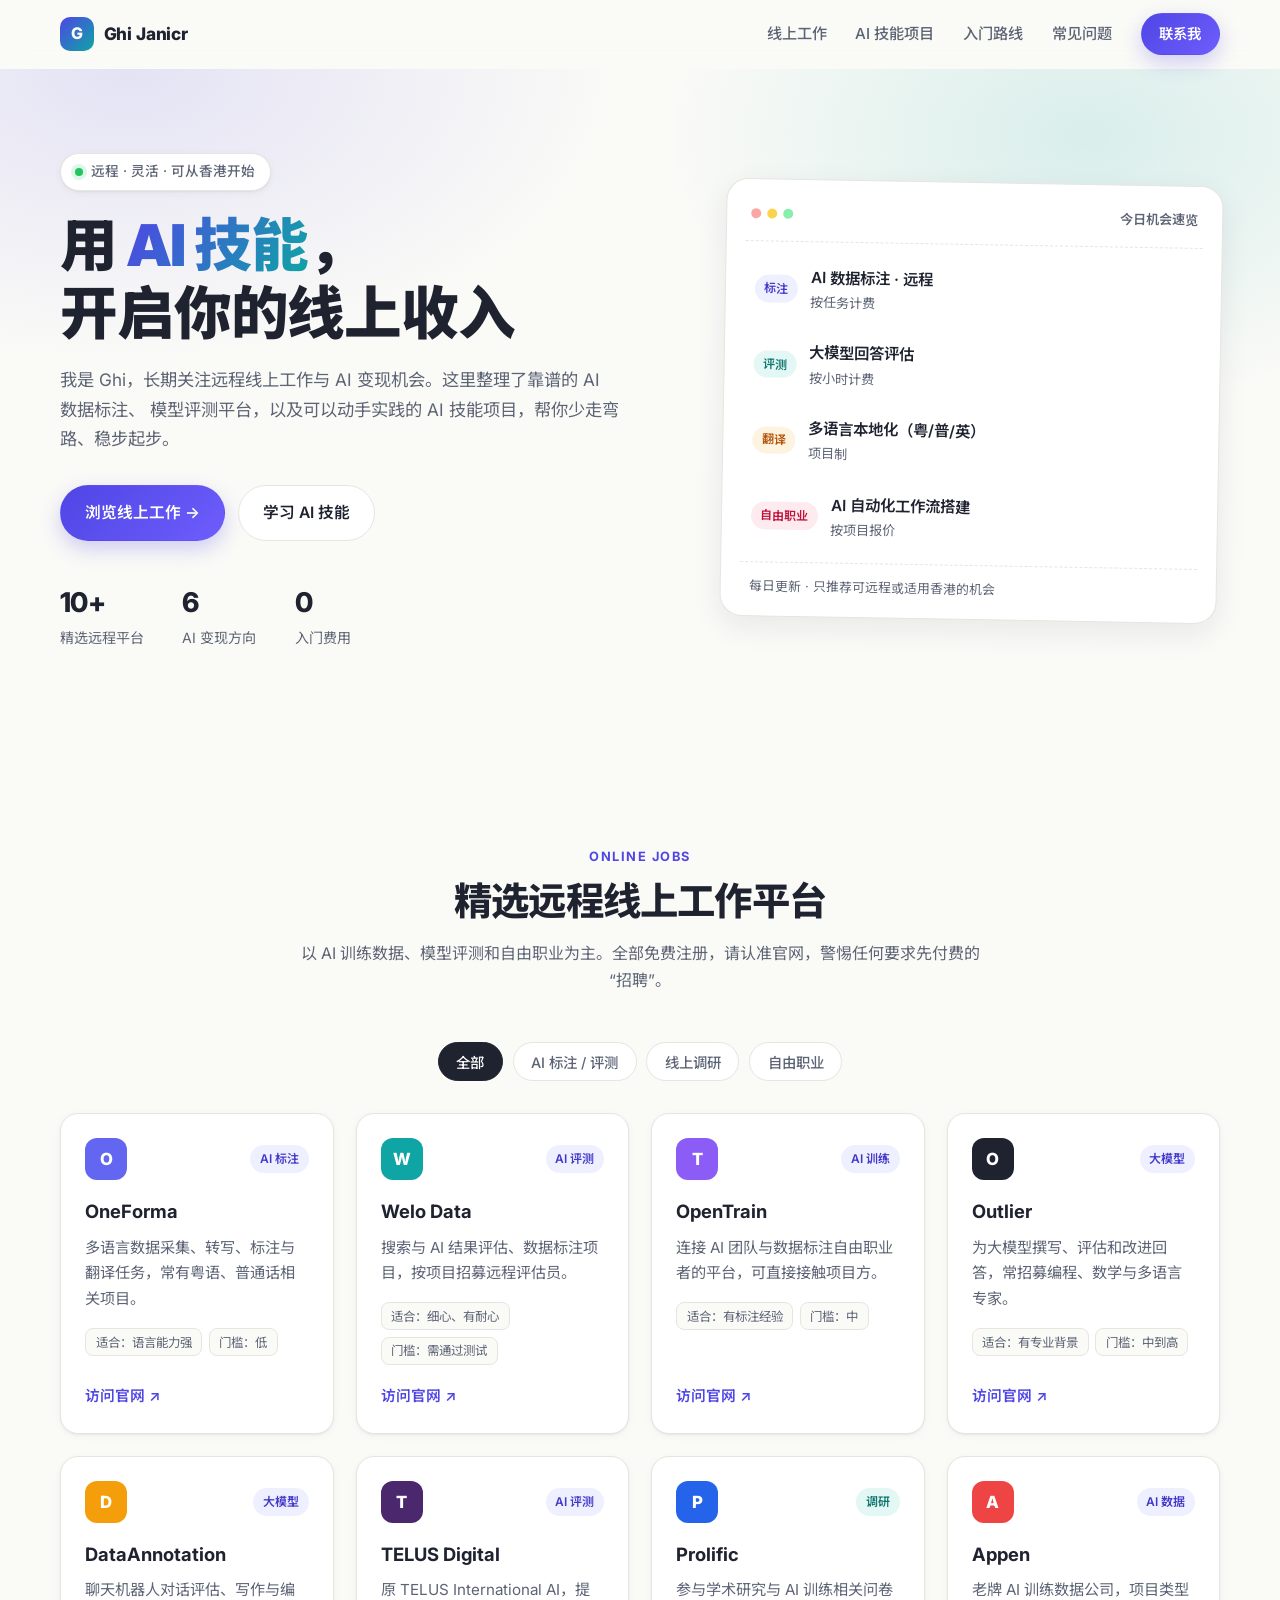
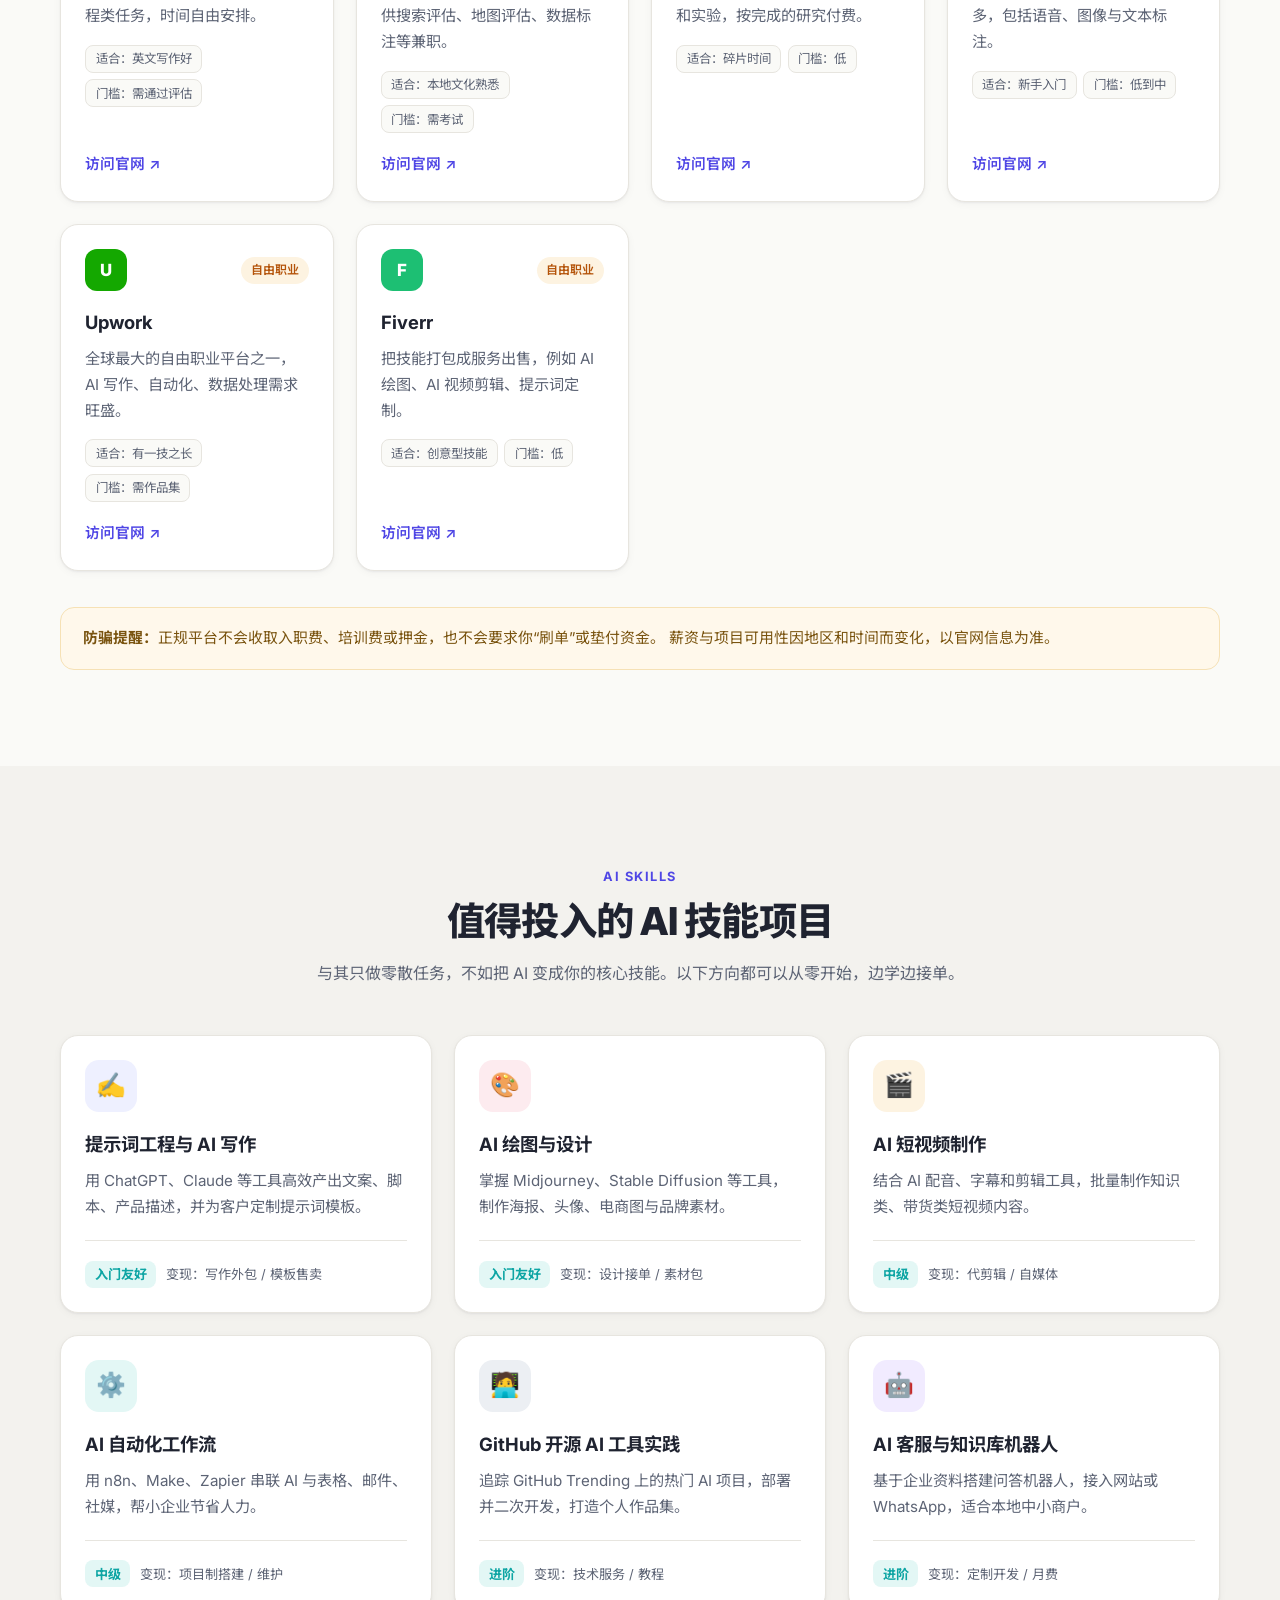
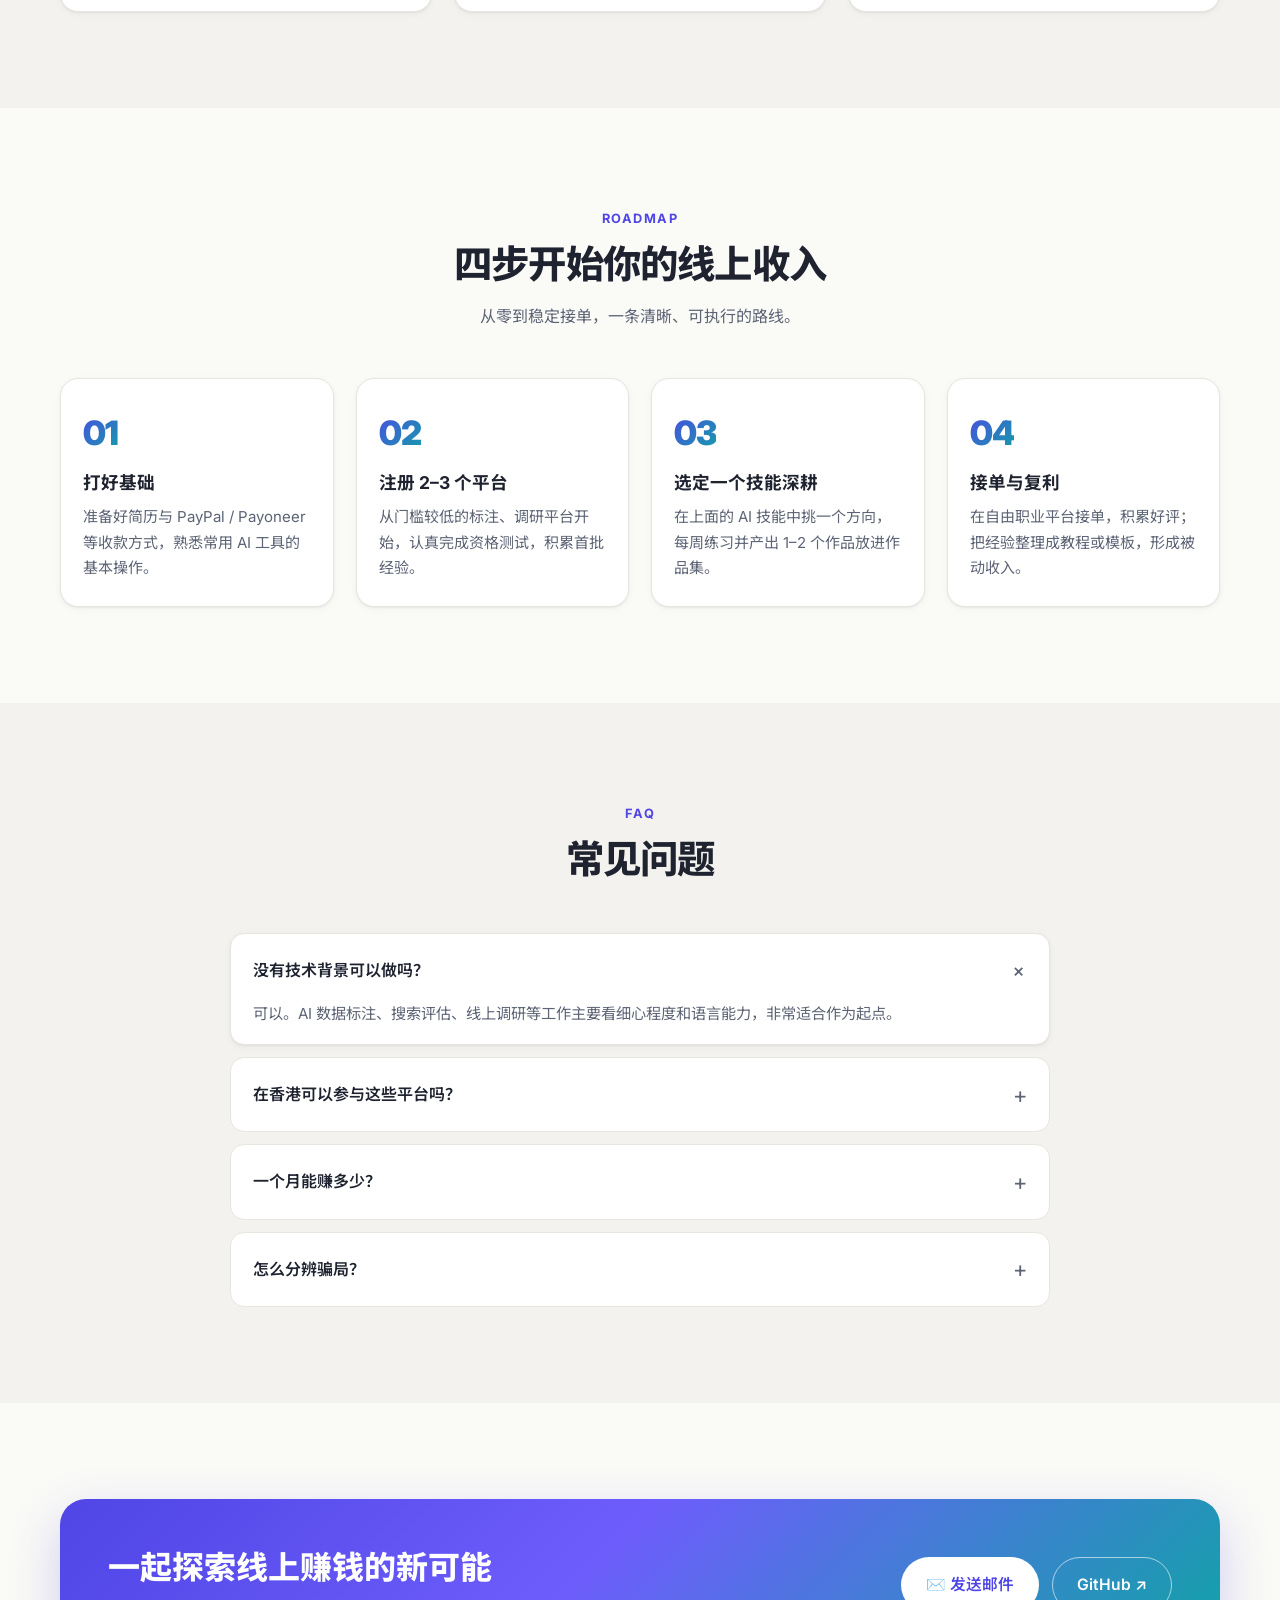
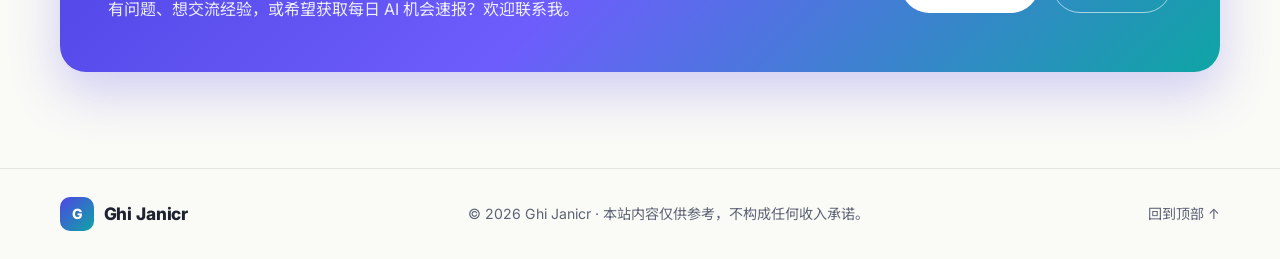
==== index.html @ a81f8457 "Initial personal homepage" ====
<!DOCTYPE html>
<html lang="zh-Hans">
<head>
  <meta charset="UTF-8" />
  <meta name="viewport" content="width=device-width, initial-scale=1.0" />
  <title>Ghi Janicr · 线上工作与 AI 技能</title>
  <meta name="description" content="Ghi Janicr 的个人主页：分享远程线上工作机会、AI 数据标注与评测平台、AI 技能变现项目与入门路线。" />
  <meta property="og:title" content="Ghi Janicr · 线上工作与 AI 技能" />
  <meta property="og:description" content="远程线上工作机会、AI 标注与评测平台、AI 技能变现项目，一站整理。" />
  <meta property="og:type" content="website" />
  <meta name="theme-color" content="#4f46e5" />
  <link rel="icon" href="/favicon.svg" type="image/svg+xml" />
  <link rel="preconnect" href="https://fonts.googleapis.com" />
  <link rel="preconnect" href="https://fonts.gstatic.com" crossorigin />
  <link href="https://fonts.googleapis.com/css2?family=Inter:wght@400;500;600;700;800&family=Noto+Sans+SC:wght@400;500;700;900&display=swap" rel="stylesheet" />
  <link rel="stylesheet" href="/style.css" />
</head>
<body>
  <!-- 导航 -->
  <header class="nav" id="top">
    <div class="container nav-inner">
      <a href="#top" class="brand">
        <span class="brand-mark">G</span>
        <span class="brand-text">Ghi Janicr</span>
      </a>
      <nav class="nav-links" id="navLinks">
        <a href="#jobs">线上工作</a>
        <a href="#skills">AI 技能项目</a>
        <a href="#roadmap">入门路线</a>
        <a href="#faq">常见问题</a>
        <a href="#contact" class="btn btn-sm btn-primary">联系我</a>
      </nav>
      <button class="nav-toggle" id="navToggle" aria-label="打开菜单">
        <span></span><span></span><span></span>
      </button>
    </div>
  </header>

  <main>
    <!-- Hero -->
    <section class="hero">
      <div class="hero-bg" aria-hidden="true"></div>
      <div class="container hero-inner">
        <div class="hero-copy reveal">
          <span class="pill"><span class="dot"></span> 远程 · 灵活 · 可从香港开始</span>
          <h1>用 <span class="grad">AI 技能</span>，<br />开启你的线上收入</h1>
          <p class="lead">
            我是 Ghi，长期关注远程线上工作与 AI 变现机会。这里整理了靠谱的 AI 数据标注、
            模型评测平台，以及可以动手实践的 AI 技能项目，帮你少走弯路、稳步起步。
          </p>
          <div class="hero-cta">
            <a href="#jobs" class="btn btn-primary">浏览线上工作 →</a>
            <a href="#skills" class="btn btn-ghost">学习 AI 技能</a>
          </div>
          <ul class="hero-stats">
            <li><strong>10+</strong><span>精选远程平台</span></li>
            <li><strong>6</strong><span>AI 变现方向</span></li>
            <li><strong>0</strong><span>入门费用</span></li>
          </ul>
        </div>
        <div class="hero-card reveal">
          <div class="mock">
            <div class="mock-head">
              <span></span><span></span><span></span>
              <em>今日机会速览</em>
            </div>
            <div class="mock-row"><i class="tag t-indigo">标注</i><b>AI 数据标注 · 远程</b><small>按任务计费</small></div>
            <div class="mock-row"><i class="tag t-teal">评测</i><b>大模型回答评估</b><small>按小时计费</small></div>
            <div class="mock-row"><i class="tag t-amber">翻译</i><b>多语言本地化（粤/普/英）</b><small>项目制</small></div>
            <div class="mock-row"><i class="tag t-rose">自由职业</i><b>AI 自动化工作流搭建</b><small>按项目报价</small></div>
            <div class="mock-foot">每日更新 · 只推荐可远程或适用香港的机会</div>
          </div>
        </div>
      </div>
    </section>

    <!-- 线上工作 -->
    <section class="section" id="jobs">
      <div class="container">
        <div class="section-head reveal">
          <span class="eyebrow">Online Jobs</span>
          <h2>精选远程线上工作平台</h2>
          <p>以 AI 训练数据、模型评测和自由职业为主。全部免费注册，请认准官网，警惕任何要求先付费的“招聘”。</p>
        </div>

        <div class="filters reveal" role="tablist">
          <button class="chip active" data-filter="all">全部</button>
          <button class="chip" data-filter="annotation">AI 标注 / 评测</button>
          <button class="chip" data-filter="research">线上调研</button>
          <button class="chip" data-filter="freelance">自由职业</button>
        </div>

        <div class="grid cards" id="jobGrid">
          <article class="card job reveal" data-cat="annotation">
            <div class="job-top"><span class="logo l1">O</span><span class="tag t-indigo">AI 标注</span></div>
            <h3>OneForma</h3>
            <p>多语言数据采集、转写、标注与翻译任务，常有粤语、普通话相关项目。</p>
            <ul class="meta"><li>适合：语言能力强</li><li>门槛：低</li></ul>
            <a href="https://www.oneforma.com/" target="_blank" rel="noopener" class="link">访问官网 ↗</a>
          </article>
          <article class="card job reveal" data-cat="annotation">
            <div class="job-top"><span class="logo l2">W</span><span class="tag t-indigo">AI 评测</span></div>
            <h3>Welo Data</h3>
            <p>搜索与 AI 结果评估、数据标注项目，按项目招募远程评估员。</p>
            <ul class="meta"><li>适合：细心、有耐心</li><li>门槛：需通过测试</li></ul>
            <a href="https://welodata.ai/" target="_blank" rel="noopener" class="link">访问官网 ↗</a>
          </article>
          <article class="card job reveal" data-cat="annotation">
            <div class="job-top"><span class="logo l3">T</span><span class="tag t-indigo">AI 训练</span></div>
            <h3>OpenTrain</h3>
            <p>连接 AI 团队与数据标注自由职业者的平台，可直接接触项目方。</p>
            <ul class="meta"><li>适合：有标注经验</li><li>门槛：中</li></ul>
            <a href="https://www.opentrain.ai/" target="_blank" rel="noopener" class="link">访问官网 ↗</a>
          </article>
          <article class="card job reveal" data-cat="annotation">
            <div class="job-top"><span class="logo l4">O</span><span class="tag t-indigo">大模型</span></div>
            <h3>Outlier</h3>
            <p>为大模型撰写、评估和改进回答，常招募编程、数学与多语言专家。</p>
            <ul class="meta"><li>适合：有专业背景</li><li>门槛：中到高</li></ul>
            <a href="https://outlier.ai/" target="_blank" rel="noopener" class="link">访问官网 ↗</a>
          </article>
          <article class="card job reveal" data-cat="annotation">
            <div class="job-top"><span class="logo l5">D</span><span class="tag t-indigo">大模型</span></div>
            <h3>DataAnnotation</h3>
            <p>聊天机器人对话评估、写作与编程类任务，时间自由安排。</p>
            <ul class="meta"><li>适合：英文写作好</li><li>门槛：需通过评估</li></ul>
            <a href="https://www.dataannotation.tech/" target="_blank" rel="noopener" class="link">访问官网 ↗</a>
          </article>
          <article class="card job reveal" data-cat="annotation">
            <div class="job-top"><span class="logo l6">T</span><span class="tag t-indigo">AI 评测</span></div>
            <h3>TELUS Digital</h3>
            <p>原 TELUS International AI，提供搜索评估、地图评估、数据标注等兼职。</p>
            <ul class="meta"><li>适合：本地文化熟悉</li><li>门槛：需考试</li></ul>
            <a href="https://www.telusdigital.com/careers" target="_blank" rel="noopener" class="link">访问官网 ↗</a>
          </article>
          <article class="card job reveal" data-cat="research">
            <div class="job-top"><span class="logo l7">P</span><span class="tag t-teal">调研</span></div>
            <h3>Prolific</h3>
            <p>参与学术研究与 AI 训练相关问卷和实验，按完成的研究付费。</p>
            <ul class="meta"><li>适合：碎片时间</li><li>门槛：低</li></ul>
            <a href="https://www.prolific.com/" target="_blank" rel="noopener" class="link">访问官网 ↗</a>
          </article>
          <article class="card job reveal" data-cat="annotation">
            <div class="job-top"><span class="logo l8">A</span><span class="tag t-indigo">AI 数据</span></div>
            <h3>Appen</h3>
            <p>老牌 AI 训练数据公司，项目类型多，包括语音、图像与文本标注。</p>
            <ul class="meta"><li>适合：新手入门</li><li>门槛：低到中</li></ul>
            <a href="https://www.appen.com/" target="_blank" rel="noopener" class="link">访问官网 ↗</a>
          </article>
          <article class="card job reveal" data-cat="freelance">
            <div class="job-top"><span class="logo l9">U</span><span class="tag t-amber">自由职业</span></div>
            <h3>Upwork</h3>
            <p>全球最大的自由职业平台之一，AI 写作、自动化、数据处理需求旺盛。</p>
            <ul class="meta"><li>适合：有一技之长</li><li>门槛：需作品集</li></ul>
            <a href="https://www.upwork.com/" target="_blank" rel="noopener" class="link">访问官网 ↗</a>
          </article>
          <article class="card job reveal" data-cat="freelance">
            <div class="job-top"><span class="logo l10">F</span><span class="tag t-amber">自由职业</span></div>
            <h3>Fiverr</h3>
            <p>把技能打包成服务出售，例如 AI 绘图、AI 视频剪辑、提示词定制。</p>
            <ul class="meta"><li>适合：创意型技能</li><li>门槛：低</li></ul>
            <a href="https://www.fiverr.com/" target="_blank" rel="noopener" class="link">访问官网 ↗</a>
          </article>
        </div>

        <div class="notice reveal">
          <strong>防骗提醒：</strong>正规平台不会收取入职费、培训费或押金，也不会要求你“刷单”或垫付资金。
          薪资与项目可用性因地区和时间而变化，以官网信息为准。
        </div>
      </div>
    </section>

    <!-- AI 技能项目 -->
    <section class="section section-alt" id="skills">
      <div class="container">
        <div class="section-head reveal">
          <span class="eyebrow">AI Skills</span>
          <h2>值得投入的 AI 技能项目</h2>
          <p>与其只做零散任务，不如把 AI 变成你的核心技能。以下方向都可以从零开始，边学边接单。</p>
        </div>

        <div class="grid skills">
          <article class="card skill reveal">
            <div class="icon i1">✍️</div>
            <h3>提示词工程与 AI 写作</h3>
            <p>用 ChatGPT、Claude 等工具高效产出文案、脚本、产品描述，并为客户定制提示词模板。</p>
            <div class="skill-foot"><span class="lv">入门友好</span><span>变现：写作外包 / 模板售卖</span></div>
          </article>
          <article class="card skill reveal">
            <div class="icon i2">🎨</div>
            <h3>AI 绘图与设计</h3>
            <p>掌握 Midjourney、Stable Diffusion 等工具，制作海报、头像、电商图与品牌素材。</p>
            <div class="skill-foot"><span class="lv">入门友好</span><span>变现：设计接单 / 素材包</span></div>
          </article>
          <article class="card skill reveal">
            <div class="icon i3">🎬</div>
            <h3>AI 短视频制作</h3>
            <p>结合 AI 配音、字幕和剪辑工具，批量制作知识类、带货类短视频内容。</p>
            <div class="skill-foot"><span class="lv">中级</span><span>变现：代剪辑 / 自媒体</span></div>
          </article>
          <article class="card skill reveal">
            <div class="icon i4">⚙️</div>
            <h3>AI 自动化工作流</h3>
            <p>用 n8n、Make、Zapier 串联 AI 与表格、邮件、社媒，帮小企业节省人力。</p>
            <div class="skill-foot"><span class="lv">中级</span><span>变现：项目制搭建 / 维护</span></div>
          </article>
          <article class="card skill reveal">
            <div class="icon i5">🧑‍💻</div>
            <h3>GitHub 开源 AI 工具实践</h3>
            <p>追踪 GitHub Trending 上的热门 AI 项目，部署并二次开发，打造个人作品集。</p>
            <div class="skill-foot"><span class="lv">进阶</span><span>变现：技术服务 / 教程</span></div>
          </article>
          <article class="card skill reveal">
            <div class="icon i6">🤖</div>
            <h3>AI 客服与知识库机器人</h3>
            <p>基于企业资料搭建问答机器人，接入网站或 WhatsApp，适合本地中小商户。</p>
            <div class="skill-foot"><span class="lv">进阶</span><span>变现：定制开发 / 月费</span></div>
          </article>
        </div>
      </div>
    </section>

    <!-- 入门路线 -->
    <section class="section" id="roadmap">
      <div class="container">
        <div class="section-head reveal">
          <span class="eyebrow">Roadmap</span>
          <h2>四步开始你的线上收入</h2>
          <p>从零到稳定接单，一条清晰、可执行的路线。</p>
        </div>
        <ol class="steps">
          <li class="step reveal">
            <span class="num">01</span>
            <h3>打好基础</h3>
            <p>准备好简历与 PayPal / Payoneer 等收款方式，熟悉常用 AI 工具的基本操作。</p>
          </li>
          <li class="step reveal">
            <span class="num">02</span>
            <h3>注册 2–3 个平台</h3>
            <p>从门槛较低的标注、调研平台开始，认真完成资格测试，积累首批经验。</p>
          </li>
          <li class="step reveal">
            <span class="num">03</span>
            <h3>选定一个技能深耕</h3>
            <p>在上面的 AI 技能中挑一个方向，每周练习并产出 1–2 个作品放进作品集。</p>
          </li>
          <li class="step reveal">
            <span class="num">04</span>
            <h3>接单与复利</h3>
            <p>在自由职业平台接单，积累好评；把经验整理成教程或模板，形成被动收入。</p>
          </li>
        </ol>
      </div>
    </section>

    <!-- FAQ -->
    <section class="section section-alt" id="faq">
      <div class="container narrow">
        <div class="section-head reveal">
          <span class="eyebrow">FAQ</span>
          <h2>常见问题</h2>
        </div>
        <div class="faq">
          <details class="reveal" open>
            <summary>没有技术背景可以做吗？</summary>
            <p>可以。AI 数据标注、搜索评估、线上调研等工作主要看细心程度和语言能力，非常适合作为起点。</p>
          </details>
          <details class="reveal">
            <summary>在香港可以参与这些平台吗？</summary>
            <p>许多平台支持香港或全球远程，但具体项目会按地区和语言开放。建议多注册几个平台，留意粤语、繁体中文相关的项目。</p>
          </details>
          <details class="reveal">
            <summary>一个月能赚多少？</summary>
            <p>收入因平台、项目量和投入时间差异很大，前期建议把它当作副业和技能积累，不要轻信“轻松月入过万”的宣传。</p>
          </details>
          <details class="reveal">
            <summary>怎么分辨骗局？</summary>
            <p>凡是要求先交钱、刷单、垫付或下载不明 App 的“工作”基本都是骗局。只通过官网注册，不向任何人透露银行密码和验证码。</p>
          </details>
        </div>
      </div>
    </section>

    <!-- Contact -->
    <section class="section" id="contact">
      <div class="container">
        <div class="cta-box reveal">
          <div>
            <h2>一起探索线上赚钱的新可能</h2>
            <p>有问题、想交流经验，或希望获取每日 AI 机会速报？欢迎联系我。</p>
          </div>
          <div class="cta-actions">
            <a href="mailto:hello@example.com" class="btn btn-light" id="emailBtn">✉️ 发送邮件</a>
            <a href="https://github.com/" target="_blank" rel="noopener" class="btn btn-outline-light" id="githubBtn">GitHub ↗</a>
          </div>
        </div>
      </div>
    </section>
  </main>

  <footer class="footer">
    <div class="container footer-inner">
      <div class="brand">
        <span class="brand-mark">G</span>
        <span class="brand-text">Ghi Janicr</span>
      </div>
      <p>© <span id="year"></span> Ghi Janicr · 本站内容仅供参考，不构成任何收入承诺。</p>
      <a href="#top" class="to-top">回到顶部 ↑</a>
    </div>
  </footer>

  <script src="/script.js"></script>
</body>
</html>
---- style.css ----
:root {
  --bg: #fafaf7;
  --bg-alt: #f3f2ee;
  --surface: #ffffff;
  --text: #1f2330;
  --muted: #5d6475;
  --line: #e7e5df;
  --primary: #4f46e5;
  --primary-2: #0ea5a4;
  --radius: 18px;
  --shadow-sm: 0 1px 2px rgba(20, 20, 40, .05), 0 2px 8px rgba(20, 20, 40, .04);
  --shadow-md: 0 10px 30px rgba(30, 30, 70, .08);
  --font: "Inter", "Noto Sans SC", -apple-system, BlinkMacSystemFont, "PingFang SC", "Microsoft YaHei", sans-serif;
}

* { box-sizing: border-box; margin: 0; padding: 0; }
html { scroll-behavior: smooth; scroll-padding-top: 80px; }
body {
  font-family: var(--font);
  background: var(--bg);
  color: var(--text);
  line-height: 1.7;
  -webkit-font-smoothing: antialiased;
}
a { color: inherit; text-decoration: none; }
img { max-width: 100%; display: block; }

.container { width: min(1160px, 92%); margin: 0 auto; }
.narrow { width: min(820px, 92%); }

/* Buttons */
.btn {
  display: inline-flex; align-items: center; gap: .4rem;
  padding: .85rem 1.5rem; border-radius: 999px;
  font-weight: 600; font-size: .98rem; border: 1px solid transparent;
  transition: transform .2s ease, box-shadow .2s ease, background .2s ease;
  cursor: pointer;
}
.btn:hover { transform: translateY(-2px); }
.btn-sm { padding: .5rem 1.1rem; font-size: .9rem; }
.btn-primary {
  background: linear-gradient(135deg, var(--primary), #6d5dfc);
  color: #fff; box-shadow: 0 8px 20px rgba(79, 70, 229, .25);
}
.btn-primary:hover { box-shadow: 0 12px 26px rgba(79, 70, 229, .32); }
.btn-ghost { background: var(--surface); border-color: var(--line); color: var(--text); }
.btn-ghost:hover { border-color: #cfccc4; }
.btn-light { background: #fff; color: var(--primary); }
.btn-outline-light { border-color: rgba(255,255,255,.6); color: #fff; }
.btn-outline-light:hover { background: rgba(255,255,255,.12); }

/* Nav */
.nav {
  position: sticky; top: 0; z-index: 50;
  background: rgba(250, 250, 247, .82);
  backdrop-filter: saturate(160%) blur(12px);
  -webkit-backdrop-filter: saturate(160%) blur(12px);
  border-bottom: 1px solid transparent;
  transition: border-color .2s ease;
}
.nav.scrolled { border-bottom-color: var(--line); }
.nav-inner { display: flex; align-items: center; justify-content: space-between; height: 68px; }
.brand { display: flex; align-items: center; gap: .6rem; font-weight: 800; letter-spacing: -.01em; }
.brand-mark {
  width: 34px; height: 34px; border-radius: 10px; display: grid; place-items: center;
  background: linear-gradient(135deg, var(--primary), var(--primary-2)); color: #fff; font-weight: 800;
}
.brand-text { font-size: 1.08rem; }
.nav-links { display: flex; align-items: center; gap: 1.8rem; font-size: .95rem; color: var(--muted); font-weight: 500; }
.nav-links a:not(.btn):hover { color: var(--text); }
.nav-links .btn { color: #fff; }
.nav-toggle { display: none; background: none; border: 0; cursor: pointer; padding: 6px; }
.nav-toggle span { display: block; width: 22px; height: 2px; background: var(--text); margin: 5px 0; border-radius: 2px; transition: .25s; }

/* Hero */
.hero { position: relative; overflow: hidden; padding: 84px 0 96px; }
.hero-bg {
  position: absolute; inset: 0; z-index: -1;
  background:
    radial-gradient(600px 380px at 85% 10%, rgba(14, 165, 164, .14), transparent 70%),
    radial-gradient(700px 420px at 10% 0%, rgba(79, 70, 229, .13), transparent 70%);
}
.hero-inner { display: grid; grid-template-columns: 1.1fr .9fr; gap: 56px; align-items: center; }
.pill {
  display: inline-flex; align-items: center; gap: .5rem;
  padding: .4rem .9rem; border-radius: 999px; background: var(--surface);
  border: 1px solid var(--line); font-size: .85rem; color: var(--muted); font-weight: 500;
  box-shadow: var(--shadow-sm);
}
.dot { width: 8px; height: 8px; border-radius: 50%; background: #22c55e; box-shadow: 0 0 0 4px rgba(34,197,94,.15); }
.hero h1 {
  font-size: clamp(2.3rem, 5vw, 3.6rem); line-height: 1.18; font-weight: 900;
  letter-spacing: -.02em; margin: 1.3rem 0 1.1rem;
}
.grad { background: linear-gradient(120deg, var(--primary), var(--primary-2)); -webkit-background-clip: text; background-clip: text; color: transparent; }
.lead { font-size: 1.08rem; color: var(--muted); max-width: 560px; }
.hero-cta { display: flex; flex-wrap: wrap; gap: .8rem; margin: 2rem 0 2.4rem; }
.hero-stats { list-style: none; display: flex; gap: 2.4rem; }
.hero-stats li { display: flex; flex-direction: column; }
.hero-stats strong { font-size: 1.7rem; font-weight: 800; letter-spacing: -.02em; }
.hero-stats span { font-size: .88rem; color: var(--muted); }

.mock {
  background: var(--surface); border: 1px solid var(--line); border-radius: 22px;
  box-shadow: var(--shadow-md); padding: 1.2rem; transform: rotate(1deg);
}
.mock-head { display: flex; align-items: center; gap: 6px; padding: .2rem .3rem 1rem; border-bottom: 1px dashed var(--line); margin-bottom: .6rem; }
.mock-head span { width: 10px; height: 10px; border-radius: 50%; background: #e5e3dc; }
.mock-head span:nth-child(1) { background: #fca5a5; }
.mock-head span:nth-child(2) { background: #fcd34d; }
.mock-head span:nth-child(3) { background: #86efac; }
.mock-head em { margin-left: auto; font-style: normal; font-size: .82rem; color: var(--muted); font-weight: 600; }
.mock-row {
  display: grid; grid-template-columns: auto 1fr; grid-template-rows: auto auto; column-gap: .8rem;
  padding: .85rem .6rem; border-radius: 12px; transition: background .2s;
}
.mock-row:hover { background: var(--bg); }
.mock-row .tag { grid-row: span 2; align-self: center; }
.mock-row b { font-weight: 600; font-size: .96rem; }
.mock-row small { color: var(--muted); font-size: .82rem; }
.mock-foot { margin-top: .5rem; padding: .8rem .6rem 0; border-top: 1px dashed var(--line); font-size: .8rem; color: var(--muted); }

/* Tags */
.tag { display: inline-block; font-style: normal; font-size: .75rem; font-weight: 600; padding: .22rem .6rem; border-radius: 999px; white-space: nowrap; }
.t-indigo { background: #eef0ff; color: #4338ca; }
.t-teal { background: #e3f7f5; color: #0f766e; }
.t-amber { background: #fdf3e1; color: #b45309; }
.t-rose { background: #fdebef; color: #be123c; }

/* Sections */
.section { padding: 96px 0; }
.section-alt { background: var(--bg-alt); }
.section-head { text-align: center; max-width: 680px; margin: 0 auto 48px; }
.eyebrow { display: inline-block; font-size: .8rem; font-weight: 700; letter-spacing: .12em; text-transform: uppercase; color: var(--primary); margin-bottom: .6rem; }
.section-head h2 { font-size: clamp(1.8rem, 3.4vw, 2.4rem); font-weight: 800; letter-spacing: -.02em; line-height: 1.3; }
.section-head p { color: var(--muted); margin-top: .8rem; }

/* Filters */
.filters { display: flex; flex-wrap: wrap; justify-content: center; gap: .6rem; margin-bottom: 32px; }
.chip {
  font-family: inherit; font-size: .9rem; font-weight: 500; color: var(--muted);
  padding: .5rem 1.1rem; border-radius: 999px; border: 1px solid var(--line); background: var(--surface);
  cursor: pointer; transition: .2s;
}
.chip:hover { color: var(--text); border-color: #cfccc4; }
.chip.active { background: var(--text); color: #fff; border-color: var(--text); }

/* Grid & cards */
.grid { display: grid; gap: 22px; }
.cards { grid-template-columns: repeat(auto-fill, minmax(260px, 1fr)); }
.skills { grid-template-columns: repeat(3, 1fr); }
.card {
  background: var(--surface); border: 1px solid var(--line); border-radius: var(--radius);
  padding: 1.5rem; box-shadow: var(--shadow-sm);
  transition: transform .25s ease, box-shadow .25s ease, border-color .25s ease;
  display: flex; flex-direction: column;
}
.card:hover { transform: translateY(-4px); box-shadow: var(--shadow-md); border-color: #dcd9d1; }
.card h3 { font-size: 1.15rem; font-weight: 700; margin-bottom: .45rem; }
.card p { color: var(--muted); font-size: .95rem; }
.job.hide { display: none; }
.job-top { display: flex; align-items: center; justify-content: space-between; margin-bottom: 1rem; }
.logo { width: 42px; height: 42px; border-radius: 12px; display: grid; place-items: center; color: #fff; font-weight: 800; font-size: 1.05rem; }
.l1 { background: #6366f1; } .l2 { background: #0ea5a4; } .l3 { background: #8b5cf6; }
.l4 { background: #1f2330; } .l5 { background: #f59e0b; } .l6 { background: #4b286d; }
.l7 { background: #2563eb; } .l8 { background: #ef4444; } .l9 { background: #14a800; }
.l10 { background: #1dbf73; }
.meta { list-style: none; display: flex; flex-wrap: wrap; gap: .4rem; margin: 1rem 0 1.2rem; }
.meta li { font-size: .78rem; color: var(--muted); background: var(--bg); border: 1px solid var(--line); padding: .15rem .6rem; border-radius: 8px; }
.link { margin-top: auto; font-weight: 600; font-size: .92rem; color: var(--primary); }
.link:hover { text-decoration: underline; }

.notice {
  margin-top: 36px; padding: 1.1rem 1.4rem; border-radius: 14px;
  background: #fff8eb; border: 1px solid #f6e1b5; color: #7a5410; font-size: .93rem;
}

/* Skills */
.icon { width: 52px; height: 52px; border-radius: 14px; display: grid; place-items: center; font-size: 1.5rem; margin-bottom: 1.1rem; }
.i1 { background: #eef0ff; } .i2 { background: #fdebef; } .i3 { background: #fdf3e1; }
.i4 { background: #e3f7f5; } .i5 { background: #eceff3; } .i6 { background: #f1ebff; }
.skill-foot { margin-top: auto; padding-top: 1.2rem; display: flex; flex-wrap: wrap; align-items: center; gap: .6rem; font-size: .82rem; color: var(--muted); border-top: 1px solid var(--line); margin-top: 1.3rem; }
.lv { font-weight: 700; color: var(--primary-2); background: #e3f7f5; padding: .15rem .6rem; border-radius: 8px; }

/* Steps */
.steps { list-style: none; display: grid; grid-template-columns: repeat(4, 1fr); gap: 22px; counter-reset: s; }
.step { position: relative; padding: 1.6rem 1.4rem; background: var(--surface); border: 1px solid var(--line); border-radius: var(--radius); box-shadow: var(--shadow-sm); }
.step .num { display: inline-block; font-size: 2.1rem; font-weight: 900; letter-spacing: -.03em; background: linear-gradient(135deg, var(--primary), var(--primary-2)); -webkit-background-clip: text; background-clip: text; color: transparent; margin-bottom: .4rem; }
.step h3 { font-size: 1.1rem; margin-bottom: .4rem; }
.step p { color: var(--muted); font-size: .94rem; }

/* FAQ */
.faq { display: flex; flex-direction: column; gap: 12px; }
.faq details { background: var(--surface); border: 1px solid var(--line); border-radius: 14px; padding: 1.1rem 1.4rem; transition: box-shadow .2s; }
.faq details[open] { box-shadow: var(--shadow-sm); }
.faq summary { cursor: pointer; font-weight: 600; list-style: none; display: flex; justify-content: space-between; align-items: center; gap: 1rem; }
.faq summary::-webkit-details-marker { display: none; }
.faq summary::after { content: "+"; font-size: 1.4rem; font-weight: 400; color: var(--muted); transition: transform .2s; }
.faq details[open] summary::after { transform: rotate(45deg); }
.faq details p { color: var(--muted); margin-top: .7rem; font-size: .95rem; }

/* CTA */
.cta-box {
  display: flex; align-items: center; justify-content: space-between; gap: 2rem; flex-wrap: wrap;
  padding: 3rem; border-radius: 26px; color: #fff;
  background: linear-gradient(135deg, #4f46e5 0%, #6d5dfc 45%, #0ea5a4 100%);
  box-shadow: 0 20px 50px rgba(79, 70, 229, .25);
}
.cta-box h2 { font-size: clamp(1.5rem, 3vw, 2rem); font-weight: 800; line-height: 1.3; }
.cta-box p { opacity: .9; margin-top: .5rem; }
.cta-actions { display: flex; gap: .8rem; flex-wrap: wrap; }

/* Footer */
.footer { border-top: 1px solid var(--line); padding: 28px 0; font-size: .88rem; color: var(--muted); }
.footer-inner { display: flex; align-items: center; justify-content: space-between; gap: 1rem; flex-wrap: wrap; }
.footer .brand { color: var(--text); }
.to-top:hover { color: var(--text); }

/* Reveal */
.reveal { opacity: 0; transform: translateY(18px); transition: opacity .6s ease, transform .6s ease; }
.reveal.in { opacity: 1; transform: none; }
@media (prefers-reduced-motion: reduce) {
  .reveal { opacity: 1; transform: none; transition: none; }
  html { scroll-behavior: auto; }
}

/* Responsive */
@media (max-width: 980px) {
  .hero-inner { grid-template-columns: 1fr; gap: 44px; }
  .mock { transform: none; }
  .skills { grid-template-columns: repeat(2, 1fr); }
  .steps { grid-template-columns: repeat(2, 1fr); }
}
@media (max-width: 760px) {
  .nav-toggle { display: block; }
  .nav-links {
    position: absolute; top: 68px; left: 0; right: 0; flex-direction: column; align-items: stretch; gap: 0;
    background: var(--bg); border-bottom: 1px solid var(--line); padding: .5rem 4% 1rem;
    display: none;
  }
  .nav-links.open { display: flex; }
  .nav-links a { padding: .8rem 0; border-bottom: 1px solid var(--line); }
  .nav-links .btn { justify-content: center; margin-top: .8rem; border-bottom: 0; }
  .nav-toggle.open span:nth-child(1) { transform: translateY(7px) rotate(45deg); }
  .nav-toggle.open span:nth-child(2) { opacity: 0; }
  .nav-toggle.open span:nth-child(3) { transform: translateY(-7px) rotate(-45deg); }
  .hero { padding: 56px 0 72px; }
  .hero-stats { gap: 1.6rem; }
  .section { padding: 72px 0; }
  .skills, .steps { grid-template-columns: 1fr; }
  .cta-box { padding: 2rem 1.6rem; }
  .footer-inner { flex-direction: column; text-align: center; }
}
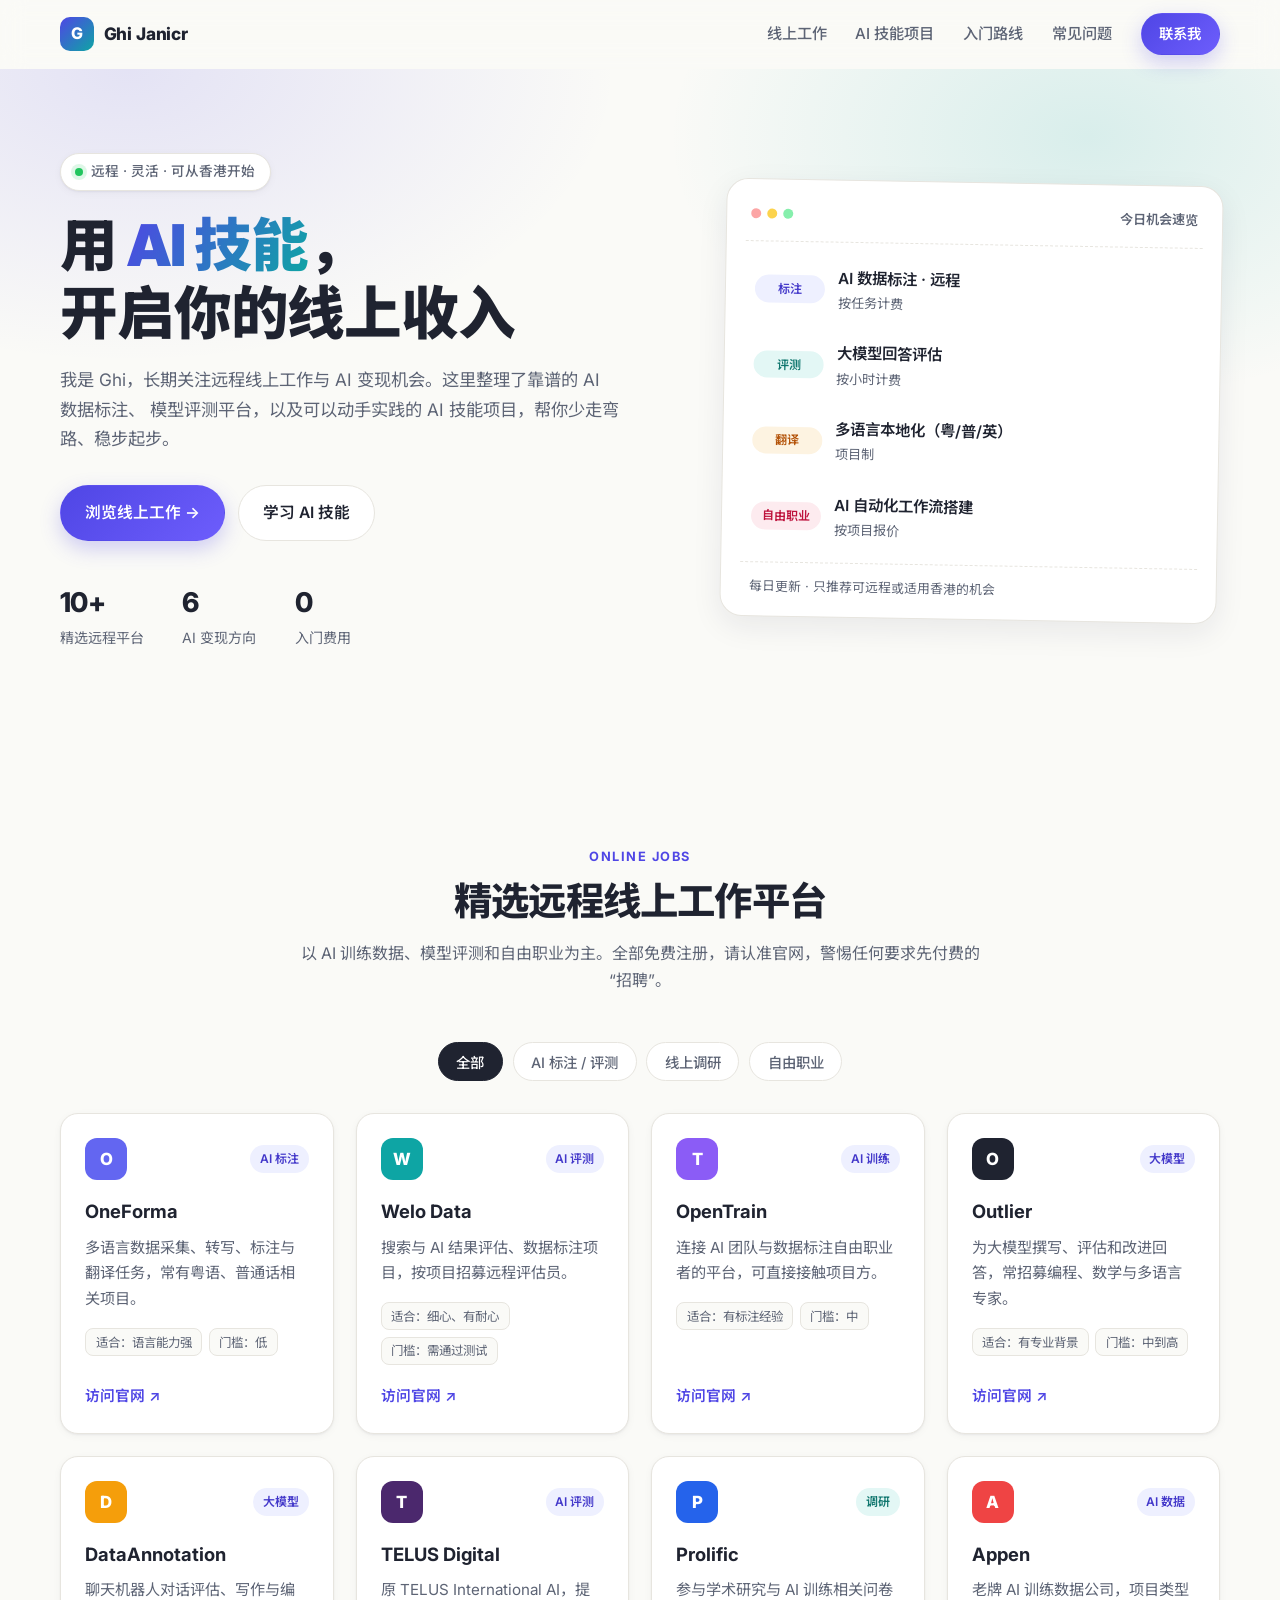
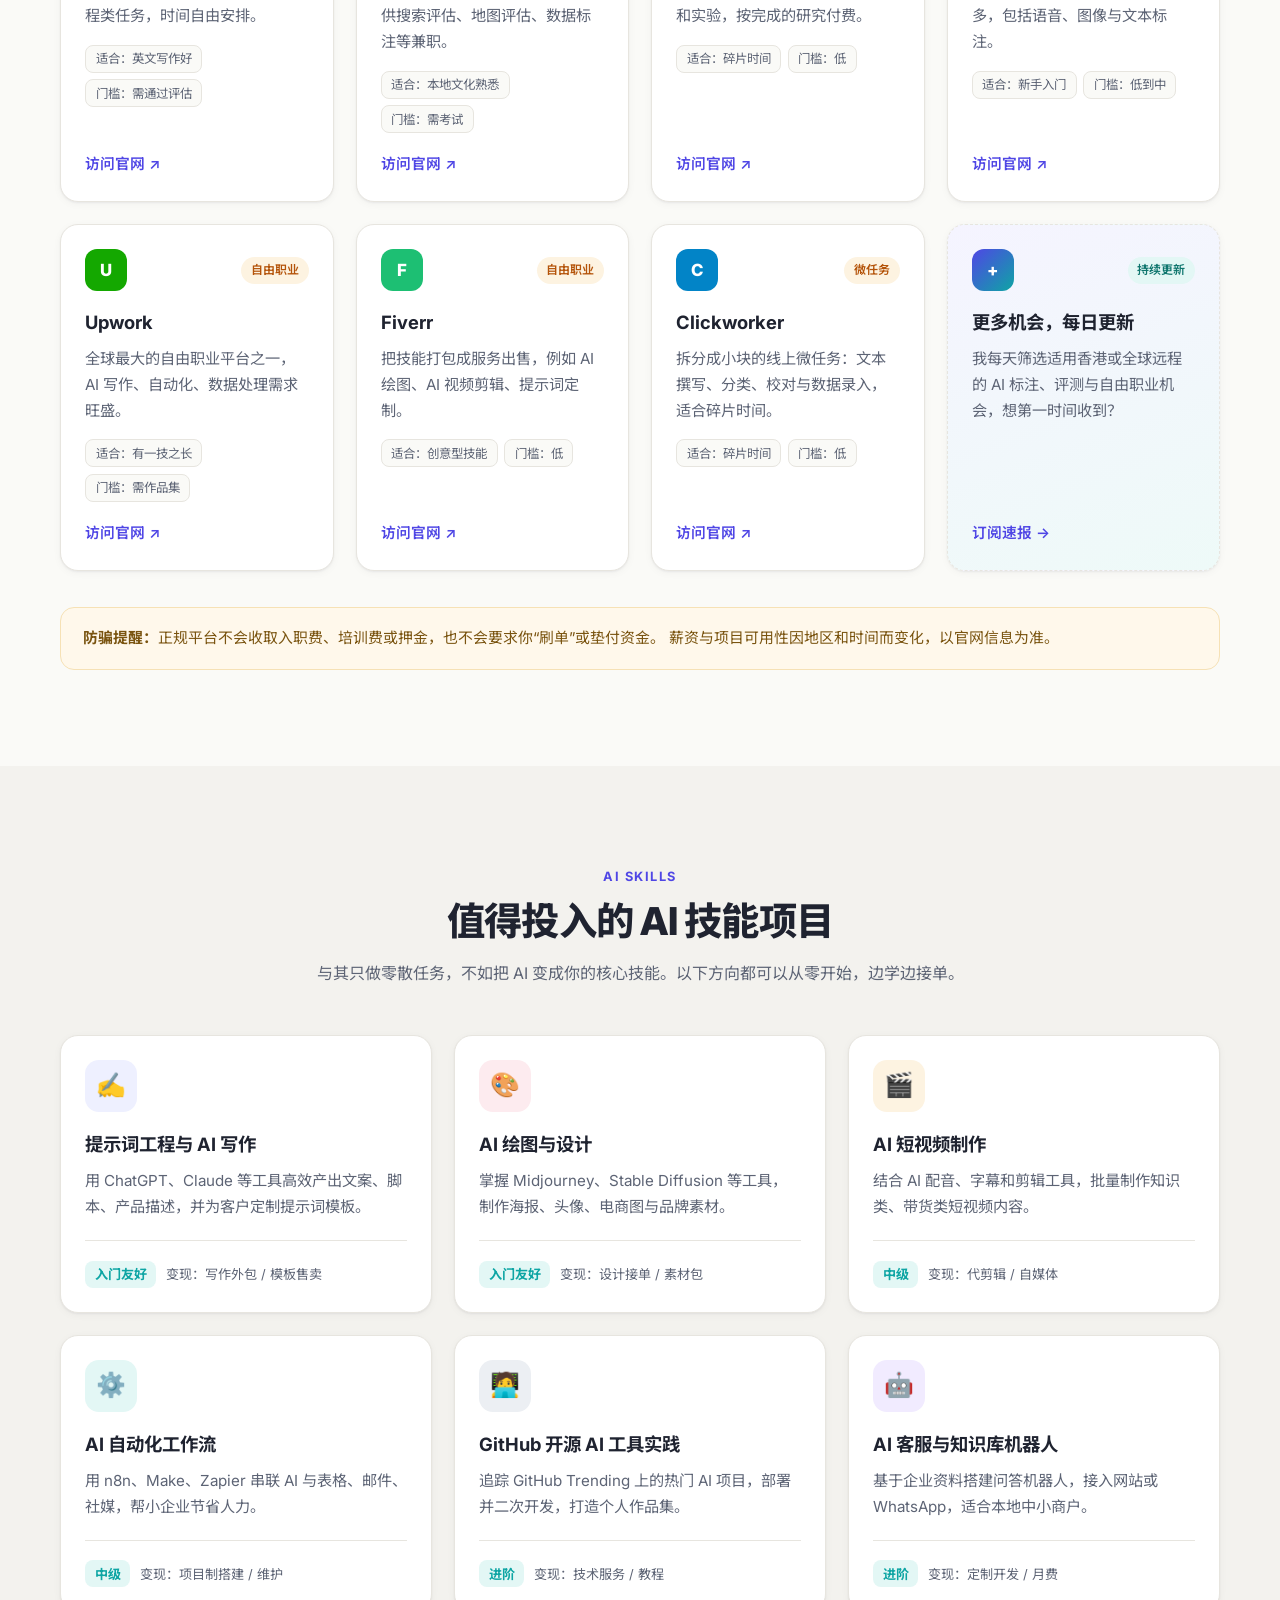
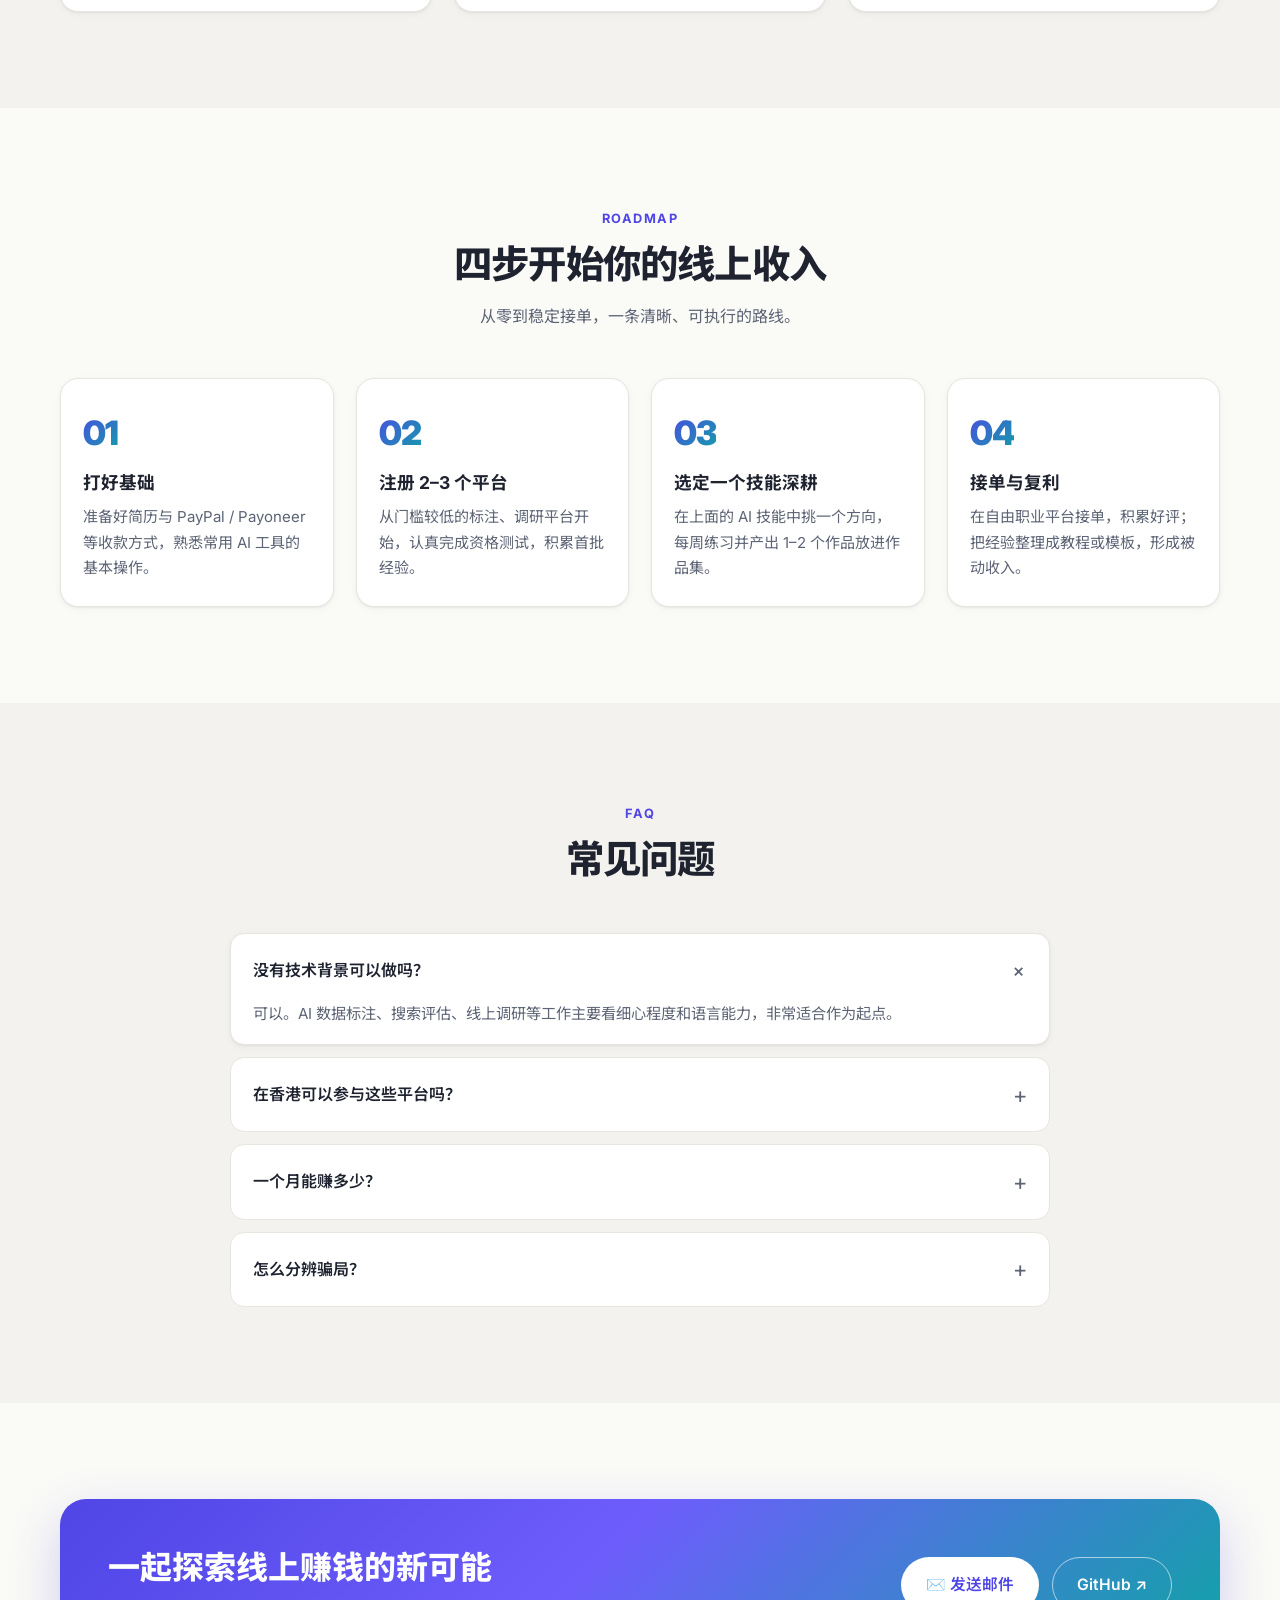
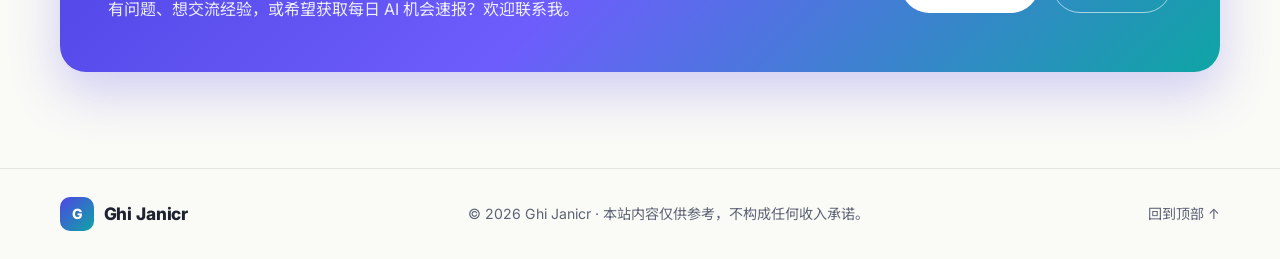
==== commit 41430e1d: "Polish layout, add platforms" ====
--- a/index.html
+++ b/index.html
@@ -161,6 +161,19 @@
             <ul class="meta"><li>适合：创意型技能</li><li>门槛：低</li></ul>
             <a href="https://www.fiverr.com/" target="_blank" rel="noopener" class="link">访问官网 ↗</a>
           </article>
+          <article class="card job reveal" data-cat="freelance">
+            <div class="job-top"><span class="logo l11">C</span><span class="tag t-amber">微任务</span></div>
+            <h3>Clickworker</h3>
+            <p>拆分成小块的线上微任务：文本撰写、分类、校对与数据录入，适合碎片时间。</p>
+            <ul class="meta"><li>适合：碎片时间</li><li>门槛：低</li></ul>
+            <a href="https://www.clickworker.com/" target="_blank" rel="noopener" class="link">访问官网 ↗</a>
+          </article>
+          <article class="card job more reveal" data-cat="all">
+            <div class="job-top"><span class="logo l12">+</span><span class="tag t-teal">持续更新</span></div>
+            <h3>更多机会，每日更新</h3>
+            <p>我每天筛选适用香港或全球远程的 AI 标注、评测与自由职业机会，想第一时间收到？</p>
+            <a href="#contact" class="link">订阅速报 →</a>
+          </article>
         </div>
 
         <div class="notice reveal">
--- a/style.css
+++ b/style.css
@@ -115,7 +115,7 @@
   padding: .85rem .6rem; border-radius: 12px; transition: background .2s;
 }
 .mock-row:hover { background: var(--bg); }
-.mock-row .tag { grid-row: span 2; align-self: center; }
+.mock-row .tag { grid-row: span 2; align-self: center; min-width: 4.4rem; text-align: center; }
 .mock-row b { font-weight: 600; font-size: .96rem; }
 .mock-row small { color: var(--muted); font-size: .82rem; }
 .mock-foot { margin-top: .5rem; padding: .8rem .6rem 0; border-top: 1px dashed var(--line); font-size: .8rem; color: var(--muted); }
@@ -164,7 +164,8 @@
 .l1 { background: #6366f1; } .l2 { background: #0ea5a4; } .l3 { background: #8b5cf6; }
 .l4 { background: #1f2330; } .l5 { background: #f59e0b; } .l6 { background: #4b286d; }
 .l7 { background: #2563eb; } .l8 { background: #ef4444; } .l9 { background: #14a800; }
-.l10 { background: #1dbf73; }
+.l10 { background: #1dbf73; } .l11 { background: #0284c7; } .l12 { background: linear-gradient(135deg, var(--primary), var(--primary-2)); }
+.job.more { background: linear-gradient(160deg, #f5f4ff, #eefaf8); border-style: dashed; }
 .meta { list-style: none; display: flex; flex-wrap: wrap; gap: .4rem; margin: 1rem 0 1.2rem; }
 .meta li { font-size: .78rem; color: var(--muted); background: var(--bg); border: 1px solid var(--line); padding: .15rem .6rem; border-radius: 8px; }
 .link { margin-top: auto; font-weight: 600; font-size: .92rem; color: var(--primary); }
